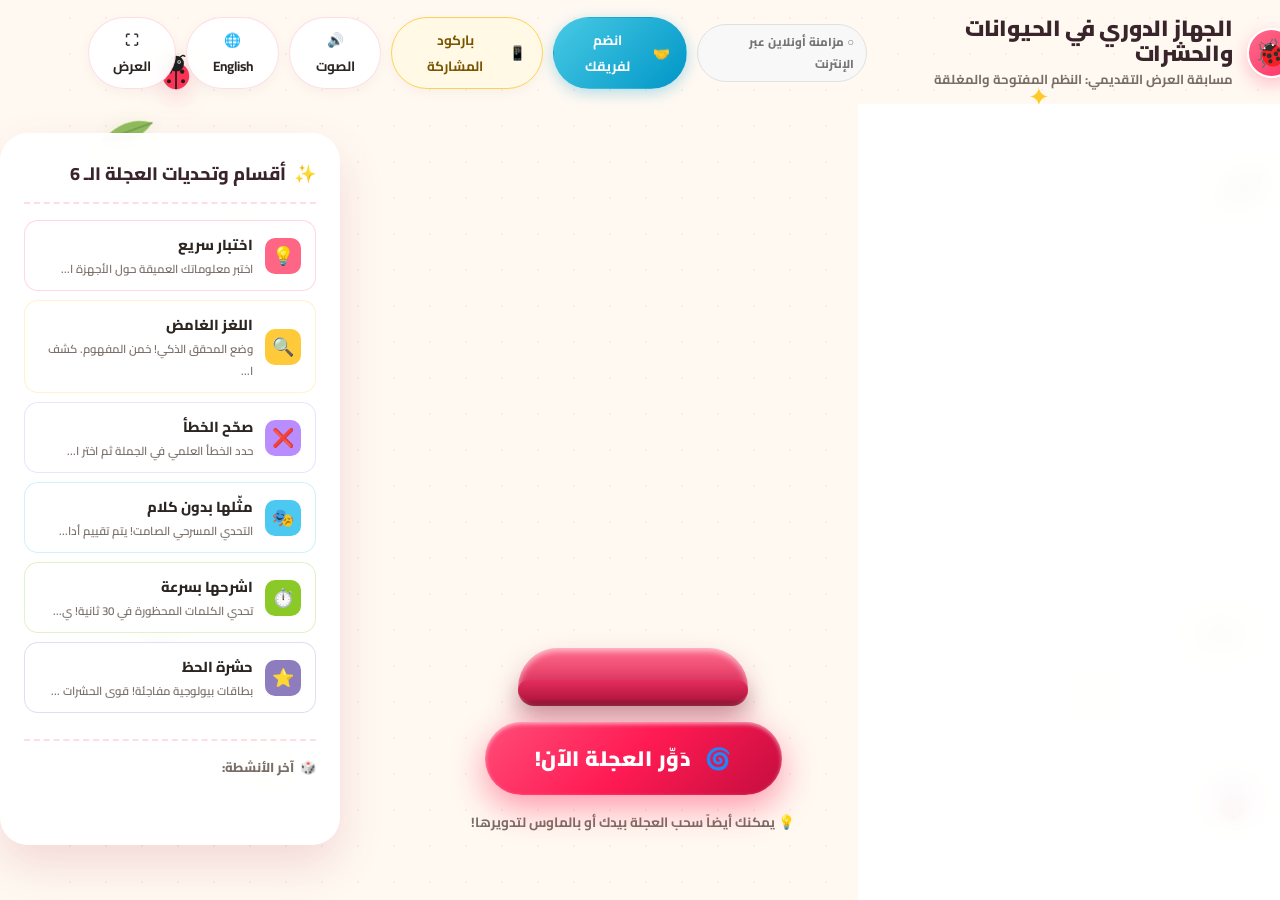
==== index.html @ d24c92b7 "Initial commit: Complete biology circulatory game with global cloud sync, 10 teams, negative score s" ====
<!DOCTYPE html>
<html lang="ar" dir="rtl">
<head>
  <meta charset="UTF-8">
  <meta name="viewport" content="width=device-width, initial-scale=1.0">
  <title>الجهاز الدوري في الحيوانات والحشرات | Circulatory Systems</title>
  <meta name="description" content="عجلة تفاعلية حقيقية واحترافية لمسابقات البرزنتيشن: الجهاز الدوري في الحيوانات والحشرات مع نظام الفرق وإحصائيات الأعضاء.">
  <link rel="stylesheet" href="styles.css">
  <link rel="icon" href="data:image/svg+xml,<svg xmlns=%22http://www.w3.org/2000/svg%22 viewBox=%220 0 100 100%22><text y=%22.9em%22 font-size=%2290%22>🐞</text></svg>">
</head>
<body>

  <!-- Ambient Decorative Background -->
  <div class="ambient-background">
    <div class="ambient-dot-grid"></div>

    <svg class="ambient-leaf leaf-1" viewBox="0 0 100 100">
      <path d="M10,90 Q30,20 90,10 Q80,70 10,90 Z" />
      <path d="M10,90 Q50,50 90,10" stroke="#558B2F" stroke-width="3" fill="none" />
    </svg>
    <svg class="ambient-leaf leaf-2" viewBox="0 0 100 100">
      <path d="M10,90 Q30,20 90,10 Q80,70 10,90 Z" />
      <path d="M10,90 Q50,50 90,10" stroke="#558B2F" stroke-width="3" fill="none" />
    </svg>
    <svg class="ambient-leaf leaf-3" viewBox="0 0 100 100">
      <path d="M10,90 Q30,20 90,10 Q80,70 10,90 Z" />
      <path d="M10,90 Q50,50 90,10" stroke="#558B2F" stroke-width="3" fill="none" />
    </svg>
    <svg class="ambient-leaf leaf-4" viewBox="0 0 100 100">
      <path d="M10,90 Q30,20 90,10 Q80,70 10,90 Z" />
      <path d="M10,90 Q50,50 90,10" stroke="#558B2F" stroke-width="3" fill="none" />
    </svg>

    <div class="ambient-star star-1">✦</div>
    <div class="ambient-star star-2">✦</div>
    <div class="ambient-star star-3">✦</div>
    <div class="ambient-star star-4">✦</div>

    <!-- Cute Flying Ladybugs -->
    <div class="flying-bug bug-top-left">
      <svg viewBox="0 0 100 100">
        <path class="flight-trail" d="M -40,30 Q -15,0 15,20 T 50,20" />
        <circle cx="50" cy="50" r="30" fill="#FF3355" />
        <line x1="50" y1="20" x2="50" y2="80" stroke="#1F1F1F" stroke-width="4" />
        <circle cx="36" cy="40" r="5" fill="#1F1F1F" />
        <circle cx="34" cy="62" r="4.5" fill="#1F1F1F" />
        <circle cx="64" cy="40" r="5" fill="#1F1F1F" />
        <circle cx="66" cy="62" r="4.5" fill="#1F1F1F" />
        <circle cx="50" cy="22" r="18" fill="#1F1F1F" />
        <circle cx="43" cy="18" r="4" fill="#FFFFFF" />
        <circle cx="57" cy="18" r="4" fill="#FFFFFF" />
        <circle cx="43" cy="18" r="2" fill="#000000" />
        <circle cx="57" cy="18" r="2" fill="#000000" />
        <path d="M 43,10 Q 35,0 30,5" stroke="#1F1F1F" stroke-width="3" fill="none" stroke-linecap="round" />
        <path d="M 57,10 Q 65,0 70,5" stroke="#1F1F1F" stroke-width="3" fill="none" stroke-linecap="round" />
      </svg>
    </div>

    <div class="flying-bug bug-bottom-right">
      <svg viewBox="0 0 100 100">
        <path class="flight-trail" d="M -40,20 Q -10,40 20,15 T 60,30" />
        <circle cx="50" cy="50" r="30" fill="#FF3355" />
        <line x1="50" y1="20" x2="50" y2="80" stroke="#1F1F1F" stroke-width="4" />
        <circle cx="36" cy="40" r="5" fill="#1F1F1F" />
        <circle cx="34" cy="62" r="4.5" fill="#1F1F1F" />
        <circle cx="64" cy="40" r="5" fill="#1F1F1F" />
        <circle cx="66" cy="62" r="4.5" fill="#1F1F1F" />
        <circle cx="50" cy="22" r="18" fill="#1F1F1F" />
        <circle cx="43" cy="18" r="4" fill="#FFFFFF" />
        <circle cx="57" cy="18" r="4" fill="#FFFFFF" />
        <circle cx="43" cy="18" r="2" fill="#000000" />
        <circle cx="57" cy="18" r="2" fill="#000000" />
        <path d="M 43,10 Q 35,0 30,5" stroke="#1F1F1F" stroke-width="3" fill="none" stroke-linecap="round" />
        <path d="M 57,10 Q 65,0 70,5" stroke="#1F1F1F" stroke-width="3" fill="none" stroke-linecap="round" />
      </svg>
    </div>
  </div>

  <!-- Top Navigation Header (Pure clean user view - NO Admin button here!) -->
  <header class="app-header">
    <div class="logo-area">
      <div class="logo-icon-wrap">🐞</div>
      <div class="logo-text">
        <h1 data-i18n="appTitle">الجهاز الدوري في الحيوانات والحشرات</h1>
        <p data-i18n="appSubtitle">مسابقة العرض التقديمي: النظم المفتوحة والمغلقة</p>
      </div>
    </div>

    <div class="top-controls">
      <!-- Cloud Live Sync Status Badge -->
      <div id="cloudSyncStatusBadge" style="display:inline-flex; align-items:center; gap:6px; font-size:11.5px; font-weight:800; padding:6px 12px; border-radius:999px; border:1px solid #E0E0E0; background:#F8F8F8; color:#757575;">
        ○ مزامنة أونلاين عبر الإنترنت
      </div>

      <!-- Player Status Badge if joined -->
      <div id="playerTeamBadge" style="display:none; align-items:center; gap:6px; background:#FFF0F4; border:1.5px solid #FF8DAA; padding:8px 16px; border-radius:999px; font-size:13px; font-weight:800; color:var(--primary-pink-dark);">
        <span>👤</span> <span id="playerTeamBadgeText">فريقك: -</span>
      </div>

      <!-- User Join Team Action -->
      <button class="ctrl-btn ctrl-btn-primary" id="joinTeamBtn">
        <span>🤝</span>
        <span data-i18n="joinTeamBtn">انضم لفريقك</span>
      </button>

      <button class="ctrl-btn" id="shareQrBtn" style="background:#FFF9E6; border-color:#FFD152; color:#7A5500;">
        <span>📱</span> <span data-i18n="shareQrBtn">باركود المشاركة</span>
      </button>

      <button class="ctrl-btn" id="soundToggleBtn">
        <span>🔊 الصوت</span>
      </button>
      <button class="ctrl-btn" id="langToggleBtn">
        <span>🌐 English</span>
      </button>
      <button class="ctrl-btn" id="presentationBtn">
        <span>⛶ العرض</span>
      </button>
    </div>
  </header>

  <!-- Main Content Layout -->
  <main class="app-main">

    <!-- Left Column: Teams & Interactive Scoreboard (Displaying Individual Member Stats & Negative Scores!) -->
    <aside class="sidebar-scoreboard">
      <div class="sidebar-title">
        <h2>
          <span>🏆</span>
          <span data-i18n="scoreboardTitle">لوحة نتائج الفرق (Scoreboard)</span>
        </h2>
      </div>

      <div class="team-cards-list" id="teamCardsList">
        <!-- Rendered with member stats: Points & Solved Questions -->
      </div>

      <div class="scoreboard-actions">
        <div style="font-size: 11.5px; color: var(--text-muted); text-align: center; width: 100%; font-weight: 700;">
          🔒 أدوار الفرق والتقييم تدار تلقائياً عبر العجلة والمشرف
        </div>
      </div>
    </aside>

    <!-- Center Stage: Canvas Wheel & Controls -->
    <section class="wheel-stage">
      <div class="wheel-canvas-container">
        <canvas id="wheelCanvas" width="560" height="560"></canvas>
        <div class="wheel-pedestal-stand">
          <div class="wheel-pedestal-base"></div>
        </div>
      </div>

      <div class="spin-action-area">
        <button class="spin-btn-huge" id="spinBtn">
          <span>🌀</span>
          <span data-i18n="spinWheel">دَوِّر العجلة الآن!</span>
        </button>
        <div class="spin-hint" data-i18n="spinHint">
          💡 يمكنك أيضاً سحب العجلة بيدك أو بالماوس لتدويرها!
        </div>
      </div>
    </section>

    <!-- Right Column: Activities Roster (DISPLAY-ONLY LEGEND to prevent student tampering!) -->
    <aside class="sidebar-activities">
      <div class="sidebar-title">
        <h2>
          <span>✨</span>
          <span data-i18n="rosterTitle">أقسام وتحديات العجلة الـ 6</span>
        </h2>
      </div>

      <div class="activity-roster-list" id="activityRosterList">
        <!-- Read-only cards rendered by app.js (no accidental tampering) -->
      </div>

      <div class="recent-spins-tray">
        <div class="recent-spins-title">
          <span>🎲</span>
          <span data-i18n="recentSpins">آخر الأنشطة:</span>
        </div>
        <div class="recent-spins-badges" id="recentSpinsBadges">
          <!-- Populated on spin -->
        </div>
      </div>
    </aside>

  </main>

  <!-- Interactive Activity Challenge Modal -->
  <div class="modal-backdrop" id="activityModalBackdrop">
    <div class="activity-modal" role="dialog" aria-modal="true">
      <div class="modal-header" id="modalHeader">
        <div class="modal-badge-group">
          <div class="modal-act-icon" id="modalIcon">💡</div>
          <div class="modal-act-titles">
            <h3 id="modalTitle">اختبار سريع</h3>
            <p id="modalSubtitle">تحدي المعرفة السريع</p>
          </div>
        </div>
        <button class="modal-close-btn" id="modalCloseBtn" aria-label="Close">✕</button>
      </div>

      <div class="modal-body" id="modalBodyContent">
        <!-- Dynamically populated based on activity type -->
      </div>

      <div class="modal-footer" id="modalFooterArea">
        <div class="modal-award-points" id="awardPointsArea">
          <!-- Buttons or Admin waiting indicator -->
        </div>
      </div>
    </div>
  </div>

  <!-- Student / User "Join Team" Modal -->
  <div class="modal-backdrop" id="joinTeamModalBackdrop">
    <div class="activity-modal" role="dialog" aria-modal="true" style="max-width: 500px;">
      <div class="modal-header" style="background: linear-gradient(135deg, #48CAE4, #0096C7);">
        <div class="modal-badge-group">
          <div class="modal-act-icon">🤝</div>
          <div class="modal-act-titles">
            <h3 data-i18n="joinModalTitle">انضم إلى فريقك للمسابقة</h3>
            <p data-i18n="joinModalSub">الحد الأقصى لكل فريق: 5 أعضاء فقط</p>
          </div>
        </div>
        <button class="modal-close-btn" id="joinCloseBtn" aria-label="Close">✕</button>
      </div>

      <div class="modal-body">
        <div class="editor-form-group">
          <label class="editor-label" data-i18n="yourNameLabel">اسمك (أو لقبك):</label>
          <input type="text" class="editor-input" id="joinPlayerNameInput" placeholder="اكتب اسمك الثلاثي أو لقبك...">
        </div>

        <div class="editor-form-group">
          <label class="editor-label" data-i18n="invitationCodeLabel">رقم أو كود الدعوة (أعطاه لك المحاضر):</label>
          <input type="text" class="editor-input" id="joinTeamCodeInput" style="text-transform: uppercase; font-weight: 800; letter-spacing: 2px;" placeholder="اكتب رقم أو كود فريقك (مثل 101 أو 202)">
        </div>

        <div id="joinStatusMessage" style="display:none; padding: 12px; border-radius: 10px; font-size: 14px; font-weight: 700; text-align: center;"></div>

        <div class="editor-label" style="margin-top: 10px;" data-i18n="availableTeamsLabel">الفرق وحالة المقاعد المتبقية:</div>
        <div class="join-team-card-select" id="joinAvailableTeamsList">
          <!-- Populated by JS -->
        </div>
      </div>

      <div class="modal-footer" style="justify-content: flex-end;">
        <button class="spin-btn-huge" id="submitJoinTeamBtn" style="font-size: 15px; padding: 12px 32px; background: linear-gradient(135deg, #48CAE4, #0096C7);">
          <span data-i18n="confirmJoinBtn">تأكيد الانضمام للفريق</span>
        </button>
      </div>
    </div>
  </div>

  <!-- Share & QR Code Modal -->
  <div class="modal-backdrop" id="shareQrModalBackdrop">
    <div class="activity-modal" role="dialog" aria-modal="true" style="max-width: 460px; text-align: center;">
      <div class="modal-header" style="background: linear-gradient(135deg, #FFB703, #FB8500);">
        <div class="modal-badge-group">
          <div class="modal-act-icon">📱</div>
          <div class="modal-act-titles">
            <h3 data-i18n="qrModalTitle">امسح الباركود للانضمام للمسابقة</h3>
            <p data-i18n="qrModalSub">شارك الرابط مع الطلاب أو اعرضه على شاشة القاعة</p>
          </div>
        </div>
        <button class="modal-close-btn" id="shareQrCloseBtn" aria-label="Close">✕</button>
      </div>

      <div class="modal-body" style="padding: 24px; display: flex; flex-direction: column; align-items: center; gap: 16px;">
        <div style="background: #FFFFFF; padding: 14px; border-radius: 16px; box-shadow: 0 8px 24px rgba(0,0,0,0.08); border: 2px solid #FFE082;">
          <img id="shareQrCodeImg" src="" alt="QR Code" style="width: 200px; height: 200px; display: block; border-radius: 8px;">
        </div>

        <div style="font-size: 13.5px; font-weight: 700; color: #5D4037;" data-i18n="qrScanHint">
          امسح الرمز بكاميرا هاتفك أو افتح الرابط المباشر أدناه:
        </div>

        <div style="display: flex; gap: 8px; width: 100%;">
          <input type="text" id="shareUrlInput" class="editor-input" readonly style="font-size: 12.5px; font-family: monospace; background: #FDF9FB; direction: ltr; text-align: center; margin: 0;">
          <button class="spin-btn-huge" id="btnCopyShareUrl" style="font-size: 13px; padding: 10px 16px; white-space: nowrap; background: #FB8500;">
            <span data-i18n="copyLinkBtn">نسخ الرابط 📋</span>
          </button>
        </div>
      </div>
    </div>
  </div>

  <!-- Scripts (With Real-Time Global Internet WebSockets) -->
  <script src="https://unpkg.com/mqtt@5.3.5/dist/mqtt.min.js"></script>
  <script src="state.js"></script>
  <script src="questions.js"></script>
  <script src="audio.js"></script>
  <script src="wheel.js"></script>
  <script src="app.js"></script>
</body>
</html>
---- styles.css ----
/* ==========================================================================
   Ladybug Spinner - Presentation Grade Stylesheet
   Warm, playful, vibrant, and ultra-polished matching the reference art
   ========================================================================== */

@import url('https://fonts.googleapis.com/css2?family=Cairo:wght@400;600;700;800;900&family=Outfit:wght@400;600;700;800;900&display=swap');

:root {
  --bg-warm: #FFF9F2;
  --bg-pattern: #F6EDE2;
  --primary-pink: #FF4D79;
  --primary-pink-dark: #D82655;
  --primary-pink-light: #FFE4EC;
  --gold-star: #FFCA28;
  --leaf-green: #7CB342;
  --leaf-green-light: #A5D6A7;
  --text-dark: #2C2623;
  --text-muted: #796E67;
  --card-bg: rgba(255, 255, 255, 0.94);
  --card-border: rgba(255, 255, 255, 0.8);
  --shadow-soft: 0 10px 30px rgba(180, 70, 90, 0.08);
  --shadow-lg: 0 20px 45px rgba(180, 50, 80, 0.16);
  --radius-xl: 28px;
  --radius-lg: 20px;
  --radius-md: 14px;
  --font-en: 'Outfit', -apple-system, BlinkMacSystemFont, sans-serif;
  --font-ar: 'Cairo', 'Tajawal', -apple-system, BlinkMacSystemFont, sans-serif;
}

* {
  margin: 0;
  padding: 0;
  box-sizing: border-box;
  -webkit-tap-highlight-color: transparent;
}

body {
  font-family: var(--font-ar);
  background-color: var(--bg-warm);
  color: var(--text-dark);
  min-height: 100vh;
  display: flex;
  flex-direction: column;
  overflow-x: hidden;
  position: relative;
  user-select: none;
}

body[dir="ltr"] {
  font-family: var(--font-en);
}

/* ==========================================================================
   Atmospheric Background Elements (Leaves, Stars, Flying Bugs)
   ========================================================================== */

.ambient-background {
  position: fixed;
  inset: 0;
  pointer-events: none;
  z-index: 0;
  overflow: hidden;
}

.ambient-dot-grid {
  position: absolute;
  inset: 0;
  background-image: radial-gradient(rgba(240, 150, 170, 0.15) 1.5px, transparent 1.5px);
  background-size: 36px 36px;
}

.ambient-leaf {
  position: absolute;
  fill: var(--leaf-green);
  opacity: 0.85;
  filter: drop-shadow(0 4px 10px rgba(124, 179, 66, 0.2));
  animation: floatLeaf 8s ease-in-out infinite alternate;
}

.leaf-1 { top: 12%; left: 4%; width: 48px; transform: rotate(25deg); animation-duration: 9s; }
.leaf-2 { top: 70%; left: 6%; width: 56px; transform: rotate(-35deg); animation-duration: 11s; animation-delay: -3s; }
.leaf-3 { top: 18%; right: 5%; width: 52px; transform: rotate(15deg); animation-duration: 8s; animation-delay: -1s; }
.leaf-4 { top: 68%; right: 7%; width: 44px; transform: rotate(45deg); animation-duration: 10s; animation-delay: -4s; }

.ambient-star {
  position: absolute;
  color: var(--gold-star);
  animation: starTwinkle 3.5s ease-in-out infinite;
}

.star-1 { top: 8%; right: 22%; font-size: 26px; animation-delay: 0.5s; }
.star-2 { top: 24%; left: 14%; font-size: 22px; animation-delay: 1.5s; }
.star-3 { bottom: 12%; left: 16%; font-size: 28px; animation-delay: 2.2s; }
.star-4 { bottom: 20%; right: 18%; font-size: 24px; animation-delay: 1s; }

.flying-bug {
  position: absolute;
  width: 44px;
  height: 44px;
  animation: bugFlight 14s ease-in-out infinite;
  filter: drop-shadow(0 6px 12px rgba(220, 40, 70, 0.25));
}

.bug-top-left {
  top: 6%;
  left: 8%;
  animation-duration: 16s;
}

.bug-bottom-right {
  bottom: 8%;
  right: 6%;
  transform: scaleX(-1);
  animation-duration: 18s;
  animation-delay: -5s;
}

.flight-trail {
  position: absolute;
  stroke: rgba(180, 140, 150, 0.45);
  stroke-dasharray: 4 6;
  fill: none;
  stroke-width: 2;
}

@keyframes floatLeaf {
  0% { transform: translateY(0px) rotate(0deg); }
  50% { transform: translateY(-16px) rotate(8deg); }
  100% { transform: translateY(10px) rotate(-6deg); }
}

@keyframes starTwinkle {
  0%, 100% { opacity: 0.4; transform: scale(0.9); }
  50% { opacity: 1; transform: scale(1.15) rotate(15deg); }
}

@keyframes bugFlight {
  0% { transform: translate(0, 0) rotate(0deg); }
  25% { transform: translate(25px, -15px) rotate(10deg); }
  50% { transform: translate(15px, 20px) rotate(-8deg); }
  75% { transform: translate(-20px, 10px) rotate(5deg); }
  100% { transform: translate(0, 0) rotate(0deg); }
}

/* ==========================================================================
   Header & Presentation Navigation Bar
   ========================================================================== */

.app-header {
  position: relative;
  z-index: 10;
  display: flex;
  align-items: center;
  justify-content: space-between;
  padding: 16px 36px;
  max-width: 1540px;
  margin: 0 auto;
  width: 100%;
}

.logo-area {
  display: flex;
  align-items: center;
  gap: 14px;
}

.logo-icon-wrap {
  width: 50px;
  height: 50px;
  background: linear-gradient(135deg, #FF6B8B, #FF3366);
  border-radius: 50%;
  display: flex;
  align-items: center;
  justify-content: center;
  font-size: 28px;
  box-shadow: 0 6px 18px rgba(255, 77, 121, 0.35);
  border: 2px solid #FFFFFF;
}

.logo-text h1 {
  font-size: 22px;
  font-weight: 900;
  color: #38242A;
  line-height: 1.15;
  letter-spacing: -0.3px;
}

.logo-text p {
  font-size: 13px;
  color: var(--text-muted);
  font-weight: 700;
}

.top-controls {
  display: flex;
  align-items: center;
  gap: 10px;
}

.ctrl-btn {
  display: inline-flex;
  align-items: center;
  gap: 7px;
  padding: 9px 16px;
  background: var(--card-bg);
  border: 1.5px solid rgba(255, 120, 150, 0.25);
  border-radius: 999px;
  font-family: inherit;
  font-size: 13.5px;
  font-weight: 700;
  color: var(--text-dark);
  cursor: pointer;
  box-shadow: 0 4px 14px rgba(0, 0, 0, 0.04);
  transition: all 0.22s cubic-bezier(0.34, 1.56, 0.64, 1);
  backdrop-filter: blur(8px);
}

.ctrl-btn:hover {
  transform: translateY(-2px);
  border-color: var(--primary-pink);
  box-shadow: 0 6px 20px rgba(255, 77, 121, 0.2);
  color: var(--primary-pink-dark);
}

.ctrl-btn:active {
  transform: scale(0.96);
}

.ctrl-btn-primary {
  background: linear-gradient(135deg, #48CAE4 0%, #0096C7 100%);
  color: #FFFFFF;
  border-color: transparent;
  box-shadow: 0 4px 15px rgba(0, 150, 199, 0.3);
}

.ctrl-btn-primary:hover {
  color: #FFFFFF;
  box-shadow: 0 6px 20px rgba(0, 150, 199, 0.45);
}

.ctrl-btn-admin {
  background: #FFF0F4;
  border-color: rgba(255, 77, 121, 0.4);
  color: var(--primary-pink-dark);
}

.ctrl-btn-admin.unlocked {
  background: linear-gradient(135deg, #FF6584, #D82655);
  color: #FFFFFF;
  border-color: transparent;
}

/* ==========================================================================
   Main Application Layout
   ========================================================================== */

.app-main {
  position: relative;
  z-index: 5;
  flex: 1;
  display: grid;
  grid-template-columns: 370px 1fr 340px;
  gap: 28px;
  max-width: 1540px;
  margin: 0 auto;
  padding: 8px 36px 36px 36px;
  width: 100%;
  align-items: center;
}

@media (max-width: 1240px) {
  .app-main {
    grid-template-columns: 1fr;
    justify-items: center;
    gap: 36px;
  }
  .sidebar-scoreboard, .sidebar-activities {
    max-width: 580px;
    width: 100%;
  }
}

/* ==========================================================================
   Center Wheel Stage
   ========================================================================== */

.wheel-stage {
  display: flex;
  flex-direction: column;
  align-items: center;
  justify-content: center;
  position: relative;
}

.wheel-canvas-container {
  position: relative;
  width: 530px;
  height: 530px;
  max-width: 88vw;
  max-height: 88vw;
  display: flex;
  align-items: center;
  justify-content: center;
}

#wheelCanvas {
  width: 100%;
  height: 100%;
  cursor: grab;
  touch-action: none;
}

#wheelCanvas:active {
  cursor: grabbing;
}

.wheel-pedestal-stand {
  position: absolute;
  bottom: -32px;
  width: 230px;
  height: 58px;
  background: linear-gradient(180deg, #FF6B8B 0%, #D82655 80%, #9B1538 100%);
  border-radius: 40px 40px 16px 16px;
  box-shadow: 0 16px 30px rgba(180, 20, 60, 0.35), inset 0 3px 6px rgba(255, 255, 255, 0.6);
  z-index: -1;
  display: flex;
  align-items: flex-end;
  justify-content: center;
  padding-bottom: 6px;
}

.wheel-pedestal-base {
  width: 280px;
  height: 20px;
  background: linear-gradient(180deg, #E62E5C 0%, #B31740 100%);
  border-radius: 12px;
  box-shadow: 0 8px 20px rgba(0, 0, 0, 0.2);
}

.spin-action-area {
  margin-top: 48px;
  display: flex;
  flex-direction: column;
  align-items: center;
  gap: 14px;
}

.spin-btn-huge {
  position: relative;
  display: inline-flex;
  align-items: center;
  justify-content: center;
  gap: 14px;
  padding: 17px 50px;
  background: linear-gradient(135deg, #FF4D79 0%, #FF1A53 50%, #C40D3E 100%);
  color: #FFFFFF;
  font-family: inherit;
  font-size: 21px;
  font-weight: 900;
  border: none;
  border-radius: 999px;
  cursor: pointer;
  box-shadow: 0 12px 35px rgba(255, 26, 83, 0.45), inset 0 2px 4px rgba(255, 255, 255, 0.6);
  transition: all 0.25s cubic-bezier(0.34, 1.56, 0.64, 1);
  text-transform: uppercase;
  letter-spacing: 0.5px;
}

.spin-btn-huge:hover {
  transform: translateY(-4px) scale(1.04);
  box-shadow: 0 18px 45px rgba(255, 26, 83, 0.55), inset 0 3px 6px rgba(255, 255, 255, 0.8);
}

.spin-btn-huge:active {
  transform: translateY(2px) scale(0.98);
}

.spin-btn-huge:disabled {
  opacity: 0.6;
  filter: grayscale(0.5);
  cursor: not-allowed;
  transform: none !important;
}

.spin-hint {
  font-size: 13.5px;
  font-weight: 700;
  color: var(--text-muted);
  display: flex;
  align-items: center;
  gap: 6px;
}

/* ==========================================================================
   Left Sidebar: Interactive Scoreboard & Teams
   ========================================================================== */

.sidebar-scoreboard {
  background: var(--card-bg);
  border: 2px solid var(--card-border);
  border-radius: var(--radius-xl);
  padding: 22px;
  box-shadow: var(--shadow-lg);
  backdrop-filter: blur(14px);
  display: flex;
  flex-direction: column;
  gap: 18px;
}

.sidebar-title {
  display: flex;
  align-items: center;
  justify-content: space-between;
  border-bottom: 2px dashed rgba(255, 120, 150, 0.25);
  padding-bottom: 12px;
}

.sidebar-title h2 {
  font-size: 18px;
  font-weight: 800;
  color: #38242A;
  display: flex;
  align-items: center;
  gap: 8px;
}

.team-cards-list {
  display: flex;
  flex-direction: column;
  gap: 11px;
  max-height: 520px;
  overflow-y: auto;
  padding-left: 6px;
  padding-right: 6px;
  scrollbar-width: thin;
  scrollbar-color: var(--primary-pink) #FDECEF;
}

.team-cards-list::-webkit-scrollbar {
  width: 6px;
}

.team-cards-list::-webkit-scrollbar-track {
  background: #FDF0F3;
  border-radius: 999px;
}

.team-cards-list::-webkit-scrollbar-thumb {
  background: var(--primary-pink);
  border-radius: 999px;
}

.team-card {
  position: relative;
  background: #FFFFFF;
  border: 2px solid rgba(220, 200, 210, 0.45);
  border-radius: var(--radius-lg);
  padding: 14px 16px;
  display: flex;
  flex-direction: column;
  gap: 10px;
  transition: all 0.25s ease;
  box-shadow: 0 4px 12px rgba(0, 0, 0, 0.03);
  cursor: default;
  user-select: none;
}

.team-card.active-turn {
  border-color: var(--primary-pink);
  background: linear-gradient(135deg, #FFF0F4 0%, #FFFFFF 100%);
  box-shadow: 0 8px 24px rgba(255, 77, 121, 0.22);
}

.team-turn-badge {
  position: absolute;
  top: -9px;
  right: 14px;
  background: var(--primary-pink);
  color: #FFFFFF;
  font-size: 10.5px;
  font-weight: 800;
  padding: 2px 10px;
  border-radius: 999px;
  box-shadow: 0 2px 6px rgba(255, 77, 121, 0.3);
  text-transform: uppercase;
}

body[dir="rtl"] .team-turn-badge {
  right: auto;
  left: 14px;
}

.team-header-row {
  display: flex;
  align-items: center;
  justify-content: space-between;
}

.team-info {
  display: flex;
  align-items: center;
  gap: 10px;
}

.team-avatar {
  width: 42px;
  height: 42px;
  border-radius: 50%;
  display: flex;
  align-items: center;
  justify-content: center;
  font-size: 22px;
  background: #F3EEFB;
  border: 2px solid #FFFFFF;
  box-shadow: 0 3px 8px rgba(0,0,0,0.06);
}

.team-name-text {
  font-size: 15.5px;
  font-weight: 800;
  color: var(--text-dark);
}

.team-score-wrap {
  display: flex;
  align-items: center;
  gap: 8px;
}

.team-score-num {
  font-size: 24px;
  font-weight: 900;
  color: var(--primary-pink-dark);
  min-width: 40px;
  text-align: center;
}

.score-stepper {
  display: flex;
  flex-direction: column;
  gap: 3px;
}

.score-step-btn {
  width: 26px;
  height: 20px;
  border: none;
  background: #F5EBF0;
  border-radius: 5px;
  font-weight: 900;
  color: #4A3A40;
  cursor: pointer;
  display: flex;
  align-items: center;
  justify-content: center;
  font-size: 11px;
  transition: all 0.15s ease;
}

.score-step-btn:hover {
  background: var(--primary-pink);
  color: #FFFFFF;
}

/* Team Invitation Code & Members Roster */
.team-code-row {
  display: flex;
  align-items: center;
  justify-content: space-between;
  background: #F8F4F6;
  padding: 6px 12px;
  border-radius: 10px;
  font-size: 12px;
}

.team-code-pill {
  font-family: monospace;
  font-weight: 800;
  font-size: 13px;
  color: var(--primary-pink-dark);
  letter-spacing: 0.5px;
}

.copy-code-btn {
  background: #FFFFFF;
  border: 1px solid rgba(255, 77, 121, 0.3);
  border-radius: 6px;
  padding: 2px 8px;
  font-size: 11px;
  font-weight: 700;
  color: #4A3A40;
  cursor: pointer;
  display: inline-flex;
  align-items: center;
  gap: 4px;
}

.copy-code-btn:hover {
  background: var(--primary-pink);
  color: #FFFFFF;
}

.team-capacity-pill {
  font-size: 11.5px;
  font-weight: 800;
  padding: 2px 8px;
  border-radius: 999px;
  background: #E8F5E9;
  color: #2E7D32;
}

.team-capacity-pill.full {
  background: #FFEBEE;
  color: #C62828;
}

.team-members-chips {
  display: flex;
  flex-wrap: wrap;
  gap: 5px;
  min-height: 22px;
}

.member-chip {
  background: #F0F4F8;
  color: #334E68;
  font-size: 11.5px;
  font-weight: 700;
  padding: 2px 8px;
  border-radius: 6px;
  display: inline-flex;
  align-items: center;
  gap: 4px;
}

.member-chip .remove-mem-btn {
  cursor: pointer;
  font-size: 10px;
  color: #9FB3C8;
}

.member-chip .remove-mem-btn:hover {
  color: #D32F2F;
}

.scoreboard-actions {
  display: flex;
  gap: 8px;
}

.sec-btn {
  flex: 1;
  padding: 9px;
  border: 1.5px solid rgba(255, 120, 150, 0.3);
  background: #FFFFFF;
  border-radius: var(--radius-md);
  font-family: inherit;
  font-size: 13px;
  font-weight: 700;
  color: var(--text-dark);
  cursor: pointer;
  transition: all 0.2s ease;
}

.sec-btn:hover {
  border-color: var(--primary-pink);
  color: var(--primary-pink);
  background: #FFF5F7;
}

/* Hide admin-only controls when not logged in */
.admin-control-only {
  display: none !important;
}

body.admin-mode-active .admin-control-only {
  display: inline-flex !important;
}

/* ==========================================================================
   Right Sidebar: Activity Roster & Quick Trigger
   ========================================================================== */

.sidebar-activities {
  background: var(--card-bg);
  border: 2px solid var(--card-border);
  border-radius: var(--radius-xl);
  padding: 22px;
  box-shadow: var(--shadow-lg);
  backdrop-filter: blur(14px);
  display: flex;
  flex-direction: column;
  gap: 16px;
}

.activity-roster-list {
  display: flex;
  flex-direction: column;
  gap: 9px;
}

.roster-card {
  display: flex;
  align-items: center;
  gap: 12px;
  padding: 10px 14px;
  border-radius: var(--radius-md);
  background: #FFFFFF;
  border: 1.5px solid rgba(220, 210, 215, 0.4);
  cursor: default;
  pointer-events: none;
  user-select: none;
  transition: all 0.22s ease;
}

.roster-card:hover {
  border-color: currentColor;
}

.roster-icon {
  width: 36px;
  height: 36px;
  border-radius: 10px;
  display: flex;
  align-items: center;
  justify-content: center;
  font-size: 18px;
  color: #FFFFFF;
  flex-shrink: 0;
}

.roster-text {
  flex: 1;
}

.roster-title {
  font-size: 14.5px;
  font-weight: 800;
  color: var(--text-dark);
}

.roster-sub {
  font-size: 11.5px;
  font-weight: 600;
  color: var(--text-muted);
}

.recent-spins-tray {
  margin-top: 10px;
  border-top: 2px dashed rgba(255, 120, 150, 0.25);
  padding-top: 14px;
}

.recent-spins-title {
  font-size: 13px;
  font-weight: 800;
  color: var(--text-muted);
  margin-bottom: 8px;
  display: flex;
  align-items: center;
  gap: 6px;
}

.recent-spins-badges {
  display: flex;
  gap: 8px;
  flex-wrap: wrap;
  min-height: 34px;
}

.spin-history-badge {
  display: inline-flex;
  align-items: center;
  gap: 5px;
  padding: 4px 10px;
  border-radius: 999px;
  font-size: 12px;
  font-weight: 700;
  background: #F4ECF1;
  color: #4A3A40;
  animation: badgePop 0.3s cubic-bezier(0.34, 1.56, 0.64, 1);
}

@keyframes badgePop {
  0% { transform: scale(0.6); opacity: 0; }
  100% { transform: scale(1); opacity: 1; }
}

/* ==========================================================================
   Activity Modals & Rich Interactive Screens
   ========================================================================== */

.modal-backdrop {
  position: fixed;
  inset: 0;
  background: rgba(40, 20, 30, 0.58);
  backdrop-filter: blur(12px);
  z-index: 1000;
  display: flex;
  align-items: center;
  justify-content: center;
  padding: 20px;
  opacity: 0;
  visibility: hidden;
  transition: all 0.3s cubic-bezier(0.16, 1, 0.3, 1);
}

.modal-backdrop.active {
  opacity: 1;
  visibility: visible;
}

.activity-modal {
  background: #FFFFFF;
  border-radius: var(--radius-xl);
  max-width: 660px;
  width: 100%;
  overflow: hidden;
  box-shadow: 0 25px 60px rgba(0, 0, 0, 0.3);
  border: 3px solid #FFFFFF;
  transform: scale(0.85) translateY(20px);
  transition: all 0.35s cubic-bezier(0.34, 1.56, 0.64, 1);
}

.modal-backdrop.active .activity-modal {
  transform: scale(1) translateY(0);
}

.modal-header {
  position: relative;
  padding: 22px 28px;
  display: flex;
  align-items: center;
  justify-content: space-between;
  color: #FFFFFF;
  background: var(--primary-pink);
}

.modal-badge-group {
  display: flex;
  align-items: center;
  gap: 14px;
}

.modal-act-icon {
  width: 52px;
  height: 52px;
  background: rgba(255, 255, 255, 0.25);
  border: 2px solid rgba(255, 255, 255, 0.6);
  border-radius: 50%;
  display: flex;
  align-items: center;
  justify-content: center;
  font-size: 26px;
  box-shadow: 0 4px 15px rgba(0,0,0,0.1);
}

.modal-act-titles h3 {
  font-size: 22px;
  font-weight: 900;
  line-height: 1.2;
}

.modal-act-titles p {
  font-size: 13px;
  font-weight: 600;
  opacity: 0.9;
}

.modal-close-btn {
  background: rgba(255, 255, 255, 0.25);
  border: 2px solid rgba(255, 255, 255, 0.4);
  color: #FFFFFF;
  width: 38px;
  height: 38px;
  border-radius: 50%;
  font-size: 18px;
  font-weight: 900;
  display: flex;
  align-items: center;
  justify-content: center;
  cursor: pointer;
  transition: all 0.2s ease;
}

.modal-close-btn:hover {
  background: #FFFFFF;
  color: var(--primary-pink);
  transform: rotate(90deg);
}

.modal-body {
  padding: 26px 30px;
  max-height: 75vh;
  overflow-y: auto;
  display: flex;
  flex-direction: column;
  gap: 22px;
}

.activity-timer-widget {
  background: #FDF4F6;
  border: 2px solid #FFE0E6;
  border-radius: var(--radius-lg);
  padding: 12px 18px;
  display: flex;
  align-items: center;
  justify-content: space-between;
  gap: 16px;
}

.timer-label-box {
  display: flex;
  align-items: center;
  gap: 10px;
  font-weight: 800;
  color: var(--primary-pink-dark);
  font-size: 14.5px;
}

.timer-seconds-display {
  font-size: 26px;
  font-weight: 900;
  color: #D82655;
  font-variant-numeric: tabular-nums;
}

.timer-progress-track {
  flex: 1;
  height: 12px;
  background: #E8D4DC;
  border-radius: 999px;
  overflow: hidden;
  position: relative;
}

.timer-progress-bar {
  height: 100%;
  width: 100%;
  background: linear-gradient(90deg, #8AC926, #FFCA3A, #FF4D79);
  transition: width 1s linear;
}

.challenge-prompt-card {
  background: #FFFBF7;
  border: 2.5px solid #F6E2CD;
  border-radius: var(--radius-lg);
  padding: 22px;
  text-align: center;
  box-shadow: 0 8px 24px rgba(0, 0, 0, 0.03);
}

.prompt-badge {
  display: inline-block;
  padding: 4px 14px;
  background: #FFECB3;
  color: #6D4C00;
  border-radius: 999px;
  font-size: 12px;
  font-weight: 800;
  margin-bottom: 12px;
}

.challenge-question-text {
  font-size: 20px;
  font-weight: 800;
  color: #2D2326;
  line-height: 1.45;
}

.quiz-options-grid {
  display: grid;
  grid-template-columns: 1fr 1fr;
  gap: 12px;
}

@media (max-width: 600px) {
  .quiz-options-grid {
    grid-template-columns: 1fr;
  }
}

.quiz-option-btn {
  background: #FFFFFF;
  border: 2px solid #EADBDF;
  border-radius: var(--radius-md);
  padding: 14px 18px;
  font-family: inherit;
  font-size: 15px;
  font-weight: 700;
  color: var(--text-dark);
  cursor: pointer;
  text-align: start;
  transition: all 0.2s cubic-bezier(0.34, 1.56, 0.64, 1);
  display: flex;
  align-items: center;
  gap: 12px;
}

.quiz-option-btn:hover:not(:disabled) {
  border-color: var(--primary-pink);
  transform: translateY(-2px);
  background: #FFF5F8;
  box-shadow: 0 6px 18px rgba(255, 77, 121, 0.15);
}

.quiz-option-letter {
  width: 30px;
  height: 30px;
  border-radius: 50%;
  background: #F4ECF0;
  display: flex;
  align-items: center;
  justify-content: center;
  font-weight: 800;
  color: #55444B;
  flex-shrink: 0;
}

.quiz-option-btn.correct {
  border-color: #4CAF50 !important;
  background: #E8F5E9 !important;
  color: #1B5E20 !important;
}

.quiz-option-btn.correct .quiz-option-letter {
  background: #4CAF50;
  color: #FFFFFF;
}

.quiz-option-btn.wrong {
  border-color: #F44336 !important;
  background: #FFEBEE !important;
  color: #B71C1C !important;
  animation: shakeWrong 0.4s ease;
}

.quiz-option-btn.wrong .quiz-option-letter {
  background: #F44336;
  color: #FFFFFF;
}

@keyframes shakeWrong {
  0%, 100% { transform: translateX(0); }
  20%, 60% { transform: translateX(-8px); }
  40%, 80% { transform: translateX(8px); }
}

.explanation-card {
  background: #F0F9FF;
  border: 2px solid #BAE6FD;
  border-radius: var(--radius-md);
  padding: 16px 20px;
  color: #0369A1;
  font-size: 14.5px;
  font-weight: 600;
  line-height: 1.5;
  display: none;
  animation: fadeIn 0.3s ease;
}

.explanation-card.visible {
  display: block;
}

@keyframes fadeIn {
  from { opacity: 0; transform: translateY(6px); }
  to { opacity: 1; transform: translateY(0); }
}

/* Clue Dossier */
.clue-dossier-list {
  display: flex;
  flex-direction: column;
  gap: 12px;
}

.clue-step-card {
  background: #FFFFFF;
  border: 2px dashed #E2D08D;
  border-radius: var(--radius-md);
  padding: 14px 18px;
  display: flex;
  align-items: center;
  justify-content: space-between;
  gap: 14px;
}

.clue-step-card.revealed {
  border-style: solid;
  border-color: #FFD152;
  background: #FFFDF0;
}

.clue-text {
  font-size: 15.5px;
  font-weight: 700;
  color: #4A3A10;
}

.clue-reveal-btn {
  padding: 7px 16px;
  background: #FFCA3A;
  color: #4A3A00;
  border: none;
  border-radius: 999px;
  font-family: inherit;
  font-size: 13px;
  font-weight: 800;
  cursor: pointer;
}

/* Fix Mistake */
.mistake-box {
  background: #FFF0F2;
  border: 2px solid #FFCCD3;
  border-radius: var(--radius-md);
  padding: 16px 20px;
  color: #B31740;
  font-size: 16.5px;
  font-weight: 700;
}

.correction-box {
  background: #F0FFF4;
  border: 2px solid #C6F6D5;
  border-radius: var(--radius-md);
  padding: 16px 20px;
  color: #22543D;
  font-size: 15.5px;
  font-weight: 700;
  display: none;
}

.correction-box.visible {
  display: block;
  animation: fadeIn 0.3s ease;
}

/* Taboo */
.taboo-forbidden-card {
  background: #FFF5F5;
  border: 2px solid #FED7D7;
  border-radius: var(--radius-md);
  padding: 16px;
  text-align: center;
}

.forbidden-label {
  font-size: 13px;
  font-weight: 800;
  color: #E53E3E;
  margin-bottom: 8px;
  text-transform: uppercase;
}

.forbidden-tags {
  display: flex;
  justify-content: center;
  gap: 8px;
  flex-wrap: wrap;
}

.forbidden-tag {
  background: #E53E3E;
  color: #FFFFFF;
  padding: 5px 14px;
  border-radius: 999px;
  font-size: 14px;
  font-weight: 800;
}

/* Lucky Bug */
.lucky-bug-container {
  display: flex;
  flex-direction: column;
  align-items: center;
  gap: 18px;
  padding: 16px;
}

.lucky-gift-box {
  width: 130px;
  height: 130px;
  background: linear-gradient(135deg, #FFD54F, #FFB300);
  border: 4px solid #FFFFFF;
  border-radius: 28px;
  display: flex;
  align-items: center;
  justify-content: center;
  font-size: 60px;
  box-shadow: 0 16px 40px rgba(255, 179, 0, 0.4);
  cursor: pointer;
  animation: giftWiggle 2.5s ease-in-out infinite;
  transition: transform 0.2s ease;
}

.lucky-gift-box:hover {
  transform: scale(1.1) rotate(5deg);
}

@keyframes giftWiggle {
  0%, 100% { transform: rotate(0deg); }
  10%, 30% { transform: rotate(-8deg); }
  20%, 40% { transform: rotate(8deg); }
  50% { transform: rotate(0deg); }
}

.lucky-reward-card {
  background: #FAF5FF;
  border: 2.5px solid #D6BCFA;
  border-radius: var(--radius-lg);
  padding: 20px 26px;
  text-align: center;
  display: none;
  animation: fadeIn 0.4s ease;
}

.lucky-reward-card.visible {
  display: block;
}

.lucky-reward-title {
  font-size: 22px;
  font-weight: 900;
  color: #6B46C1;
  margin-bottom: 6px;
}

.lucky-reward-desc {
  font-size: 15px;
  font-weight: 700;
  color: #4A3A75;
}

.modal-footer {
  padding: 18px 28px;
  background: #FDF9FB;
  border-top: 2px solid #F6ECF1;
  display: flex;
  align-items: center;
  justify-content: space-between;
  gap: 14px;
}

.modal-award-points {
  display: flex;
  align-items: center;
  gap: 10px;
}

.award-btn {
  padding: 9px 18px;
  border-radius: 999px;
  border: none;
  font-family: inherit;
  font-size: 13.5px;
  font-weight: 800;
  cursor: pointer;
  display: inline-flex;
  align-items: center;
  gap: 6px;
  transition: all 0.2s ease;
}

.award-btn-success {
  background: #4CAF50;
  color: #FFFFFF;
}

.award-btn-success:hover {
  background: #388E3C;
  transform: translateY(-2px);
}

.award-btn-fail {
  background: #F44336;
  color: #FFFFFF;
}

.award-btn-fail:hover {
  background: #D32F2F;
}

/* ==========================================================================
   Admin Protected Dashboard & Modals
   ========================================================================== */

.admin-dashboard-modal {
  max-width: 840px !important;
}

.admin-tabs-nav {
  display: flex;
  background: #F5EBF0;
  padding: 4px;
  border-radius: 12px;
  gap: 4px;
  margin-bottom: 18px;
}

.admin-tab-btn {
  flex: 1;
  padding: 10px 14px;
  border: none;
  background: transparent;
  font-family: inherit;
  font-size: 14px;
  font-weight: 800;
  color: #6B5B62;
  border-radius: 8px;
  cursor: pointer;
  transition: all 0.2s ease;
}

.admin-tab-btn.active {
  background: #FFFFFF;
  color: var(--primary-pink-dark);
  box-shadow: 0 3px 10px rgba(0, 0, 0, 0.08);
}

.admin-tab-pane {
  display: none;
  flex-direction: column;
  gap: 18px;
}

.admin-tab-pane.active {
  display: flex;
}

.admin-card-section {
  background: #FAFAFC;
  border: 1.5px solid #EAE2E6;
  border-radius: var(--radius-md);
  padding: 16px 20px;
}

.admin-card-section h4 {
  font-size: 16px;
  font-weight: 800;
  color: #38242A;
  margin-bottom: 12px;
  display: flex;
  align-items: center;
  gap: 8px;
}

/* Admin Team Card Item */
.admin-team-item {
  background: #FFFFFF;
  border: 1.5px solid #E2D6DC;
  border-radius: 12px;
  padding: 14px;
  margin-bottom: 10px;
  display: flex;
  flex-direction: column;
  gap: 8px;
}

.admin-team-header {
  display: flex;
  align-items: center;
  justify-content: space-between;
}

.admin-team-name-input {
  font-family: inherit;
  font-size: 15px;
  font-weight: 800;
  border: 1px solid #D8C7CF;
  border-radius: 6px;
  padding: 4px 8px;
  width: 180px;
}

.admin-team-code-badge {
  font-family: monospace;
  font-weight: 800;
  color: var(--primary-pink);
  background: #FFF0F4;
  padding: 3px 8px;
  border-radius: 6px;
  border: 1px solid #FFCCD8;
}

.admin-team-delete-btn {
  background: #FFEBEE;
  color: #D32F2F;
  border: none;
  border-radius: 6px;
  padding: 4px 10px;
  font-size: 12px;
  font-weight: 700;
  cursor: pointer;
}

/* PIN Verification Modal */
.pin-pad-container {
  display: flex;
  flex-direction: column;
  align-items: center;
  gap: 16px;
  padding: 20px 0;
}

.pin-display-input {
  font-family: monospace;
  font-size: 32px;
  text-align: center;
  letter-spacing: 12px;
  width: 220px;
  padding: 10px;
  border: 2.5px solid var(--primary-pink);
  border-radius: 14px;
  outline: none;
  background: #FFF9FA;
  color: #38242A;
}

.pin-keypad-grid {
  display: grid;
  grid-template-columns: repeat(3, 64px);
  gap: 12px;
}

.pin-key-btn {
  width: 64px;
  height: 64px;
  border-radius: 50%;
  border: 2px solid #E8D4DC;
  background: #FFFFFF;
  font-size: 24px;
  font-weight: 800;
  color: #38242A;
  cursor: pointer;
  transition: all 0.15s ease;
  box-shadow: 0 4px 10px rgba(0, 0, 0, 0.05);
}

.pin-key-btn:hover {
  background: #FFF0F4;
  border-color: var(--primary-pink);
  transform: scale(1.06);
}

.pin-key-btn:active {
  transform: scale(0.94);
}

/* Join Team Modal */
.join-team-card-select {
  display: flex;
  flex-direction: column;
  gap: 10px;
}

.join-team-slot {
  background: #FFFFFF;
  border: 2px solid #E2D6DC;
  border-radius: var(--radius-md);
  padding: 12px 16px;
  display: flex;
  align-items: center;
  justify-content: space-between;
  cursor: pointer;
  transition: all 0.2s ease;
}

.join-team-slot:hover:not(.slot-full) {
  border-color: var(--primary-pink);
  background: #FFF5F8;
}

.join-team-slot.slot-full {
  opacity: 0.6;
  background: #F5F5F5;
  cursor: not-allowed;
  border-color: #E0E0E0;
}

.slot-capacity {
  font-size: 13px;
  font-weight: 800;
  padding: 3px 10px;
  border-radius: 999px;
  background: #E8F5E9;
  color: #2E7D32;
}

.slot-capacity.full {
  background: #FFEBEE;
  color: #C62828;
}

/* Custom Question Manager Items */
.admin-question-item {
  background: #FFFFFF;
  border: 1px solid #E0D4DA;
  border-radius: 8px;
  padding: 10px 14px;
  display: flex;
  align-items: center;
  justify-content: space-between;
  gap: 12px;
  font-size: 14px;
}

.admin-question-text {
  flex: 1;
  font-weight: 700;
  color: #2D2326;
}

.admin-delete-item-btn {
  background: #FFEBEE;
  color: #D32F2F;
  border: none;
  border-radius: 6px;
  padding: 4px 8px;
  cursor: pointer;
  font-size: 12px;
  font-weight: 800;
}

/* Form Styles */
.editor-form-group {
  display: flex;
  flex-direction: column;
  gap: 6px;
  margin-bottom: 12px;
}

.editor-label {
  font-size: 13.5px;
  font-weight: 800;
  color: var(--text-dark);
}

.editor-select, .editor-input, .editor-textarea {
  width: 100%;
  padding: 10px 14px;
  border: 2px solid #E2D4DA;
  border-radius: var(--radius-md);
  font-family: inherit;
  font-size: 14.5px;
  color: var(--text-dark);
  outline: none;
  transition: border-color 0.2s ease;
}

.editor-select:focus, .editor-input:focus, .editor-textarea:focus {
  border-color: var(--primary-pink);
}

/* Presentation Mode (Fullscreen Maximized) */
body.presentation-mode {
  background-color: #FFF6EE;
}

body.presentation-mode .app-header {
  padding: 12px 28px;
}

body.presentation-mode .logo-text p {
  display: none;
}

body.presentation-mode .wheel-canvas-container {
  width: 620px;
  height: 620px;
}

body.presentation-mode .spin-btn-huge {
  font-size: 26px;
  padding: 22px 64px;
}

/* Join Team Slot Selection List */
.join-team-card-select {
  display: flex;
  flex-direction: column;
  gap: 8px;
  max-height: 250px;
  overflow-y: auto;
  padding: 4px;
  scrollbar-width: thin;
  scrollbar-color: var(--primary-pink) #FDECEF;
}

.join-team-card-select::-webkit-scrollbar {
  width: 5px;
}
.join-team-card-select::-webkit-scrollbar-thumb {
  background: var(--primary-pink);
  border-radius: 999px;
}

.join-team-slot {
  display: flex;
  align-items: center;
  justify-content: space-between;
  background: #FDF9FB;
  border: 1.5px solid #F0DFE6;
  border-radius: 10px;
  padding: 8px 12px;
  transition: all 0.2s ease;
}

.join-team-slot.slot-full {
  opacity: 0.65;
  background: #FFF5F5;
  border-color: #FFCDD2;
}
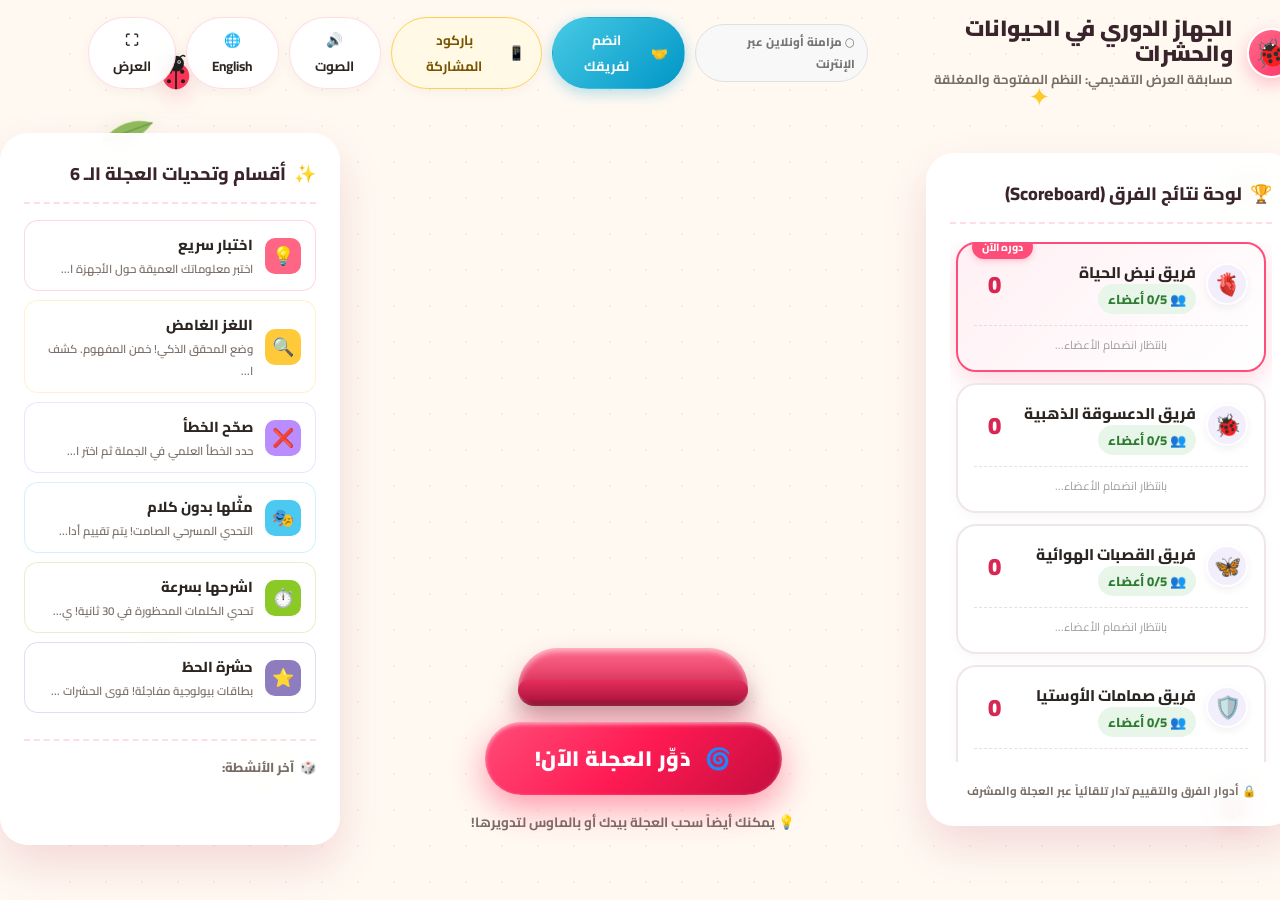
==== commit 822ffdfd: "feat: Add responsive mobile layout, game freeze feature, anti-brute-force PIN protection (7777), and" ====
--- a/index.html
+++ b/index.html
@@ -286,6 +286,19 @@
         </div>
       </div>
     </div>
+  <!-- Fullscreen Game Frozen Overlay (Admin Pause Control) -->
+  <div id="gameFrozenOverlay" class="game-frozen-overlay" role="alertdialog" aria-modal="true" style="display: none;">
+    <div class="frozen-card">
+      <div class="frozen-icon-badge">❄️</div>
+      <h2 class="frozen-main-title" data-i18n="gameFrozenTitle">المسابقة متوقفة مؤقتاً بأمر المشرف</h2>
+      <p class="frozen-sub-text" data-i18n="gameFrozenSub">
+        قام الأستاذ المشرف بإيقاف وتجميد اللعبة مؤقتاً لمراجعة النقاط أو تقديم شرح تعليمي. يرجى الانتباه لشاشة العرض، وسيتم استئناف التحدي فوراً.
+      </p>
+      <div class="frozen-indicator">
+        <span class="pulse-freeze-dot"></span>
+        <span data-i18n="waitingAdminResume">في انتظار إشارة الاستئناف من المشرف...</span>
+      </div>
+    </div>
   </div>
 
   <!-- Scripts (With Real-Time Global Internet WebSockets) -->
--- a/styles.css
+++ b/styles.css
@@ -23,8 +23,8 @@
   --radius-xl: 28px;
   --radius-lg: 20px;
   --radius-md: 14px;
-  --font-en: 'Outfit', -apple-system, BlinkMacSystemFont, sans-serif;
-  --font-ar: 'Cairo', 'Tajawal', -apple-system, BlinkMacSystemFont, sans-serif;
+  --font-en: 'Outfit', system-ui, -apple-system, BlinkMacSystemFont, "Segoe UI", Roboto, sans-serif;
+  --font-ar: 'Cairo', 'Tajawal', system-ui, -apple-system, BlinkMacSystemFont, "Segoe UI", Roboto, "Helvetica Neue", Arial, sans-serif;
 }
 
 * {
@@ -1612,3 +1612,303 @@
   background: #FFF5F5;
   border-color: #FFCDD2;
 }
+
+/* ==========================================================================
+   Game Frozen Overlay (Pause Mode)
+   ========================================================================== */
+
+.game-frozen-overlay {
+  position: fixed;
+  inset: 0;
+  background: rgba(15, 23, 42, 0.88);
+  backdrop-filter: blur(14px);
+  -webkit-backdrop-filter: blur(14px);
+  z-index: 99999;
+  display: flex;
+  align-items: center;
+  justify-content: center;
+  padding: 20px;
+  opacity: 0;
+  visibility: hidden;
+  transition: all 0.35s ease;
+}
+
+.game-frozen-overlay.active {
+  opacity: 1;
+  visibility: visible;
+}
+
+.frozen-card {
+  background: rgba(255, 255, 255, 0.98);
+  border: 3px solid #BAE6FD;
+  border-radius: 28px;
+  padding: 36px 30px;
+  max-width: 480px;
+  width: 100%;
+  text-align: center;
+  box-shadow: 0 25px 60px rgba(0, 0, 0, 0.35), 0 0 50px rgba(56, 189, 248, 0.3);
+  transform: scale(0.92);
+  transition: transform 0.35s cubic-bezier(0.34, 1.56, 0.64, 1);
+  display: flex;
+  flex-direction: column;
+  align-items: center;
+  gap: 16px;
+}
+
+.game-frozen-overlay.active .frozen-card {
+  transform: scale(1);
+}
+
+.frozen-icon-badge {
+  width: 76px;
+  height: 76px;
+  border-radius: 50%;
+  background: linear-gradient(135deg, #E0F2FE, #BAE6FD);
+  display: flex;
+  align-items: center;
+  justify-content: center;
+  font-size: 38px;
+  box-shadow: 0 8px 24px rgba(2, 132, 199, 0.25);
+  animation: freezeIcePulse 2s ease-in-out infinite alternate;
+}
+
+@keyframes freezeIcePulse {
+  0% { transform: scale(0.95); box-shadow: 0 0 15px rgba(56, 189, 248, 0.4); }
+  100% { transform: scale(1.08) rotate(6deg); box-shadow: 0 0 30px rgba(14, 165, 233, 0.7); }
+}
+
+.frozen-main-title {
+  font-size: clamp(20px, 4.5vw, 24px);
+  font-weight: 900;
+  color: #0F172A;
+  line-height: 1.3;
+}
+
+.frozen-sub-text {
+  font-size: clamp(13px, 3.2vw, 15px);
+  color: #475569;
+  line-height: 1.6;
+  font-weight: 600;
+}
+
+.frozen-indicator {
+  display: inline-flex;
+  align-items: center;
+  gap: 10px;
+  background: #F0F9FF;
+  border: 1.5px solid #BAE6FD;
+  padding: 8px 18px;
+  border-radius: 999px;
+  font-size: 13px;
+  font-weight: 800;
+  color: #0284C7;
+}
+
+.pulse-freeze-dot {
+  width: 10px;
+  height: 10px;
+  border-radius: 50%;
+  background: #0284C7;
+  animation: pulseFreezeDot 1.2s infinite;
+}
+
+@keyframes pulseFreezeDot {
+  0% { transform: scale(0.8); opacity: 0.5; }
+  50% { transform: scale(1.3); opacity: 1; }
+  100% { transform: scale(0.8); opacity: 0.5; }
+}
+
+/* ==========================================================================
+   Comprehensive Cross-Device Responsive Rules (Mobiles, Tablets, Laptops)
+   ========================================================================== */
+
+/* Tablets & Small Laptops (<= 1024px) */
+@media (max-width: 1024px) {
+  .app-header {
+    padding: 14px 20px;
+  }
+  .app-main {
+    padding: 10px 18px 28px;
+    gap: 28px;
+  }
+  .wheel-canvas-container {
+    width: 440px;
+    height: 440px;
+  }
+}
+
+/* Mobile Devices (<= 768px) */
+@media (max-width: 768px) {
+  .app-header {
+    flex-direction: column;
+    padding: 12px 14px;
+    gap: 12px;
+    text-align: center;
+  }
+  .logo-area {
+    justify-content: center;
+  }
+  .logo-text h1 {
+    font-size: 18px;
+  }
+  .top-controls {
+    flex-wrap: wrap;
+    justify-content: center;
+    width: 100%;
+    gap: 8px;
+  }
+  .ctrl-btn {
+    padding: 7px 12px;
+    font-size: 12.5px;
+  }
+  .app-main {
+    grid-template-columns: 1fr;
+    padding: 8px 12px 30px;
+    gap: 24px;
+  }
+  .sidebar-scoreboard, .sidebar-activities {
+    max-width: 100%;
+    width: 100%;
+  }
+  .wheel-canvas-container {
+    width: min(360px, 92vw);
+    height: min(360px, 92vw);
+  }
+  .wheel-pedestal-stand {
+    width: 180px;
+    height: 44px;
+    bottom: -22px;
+  }
+  .wheel-pedestal-base {
+    width: 220px;
+    height: 15px;
+  }
+  .spin-action-area {
+    margin-top: 36px;
+    gap: 10px;
+  }
+  .spin-btn-huge {
+    font-size: 17px;
+    padding: 14px 36px;
+    width: 90%;
+    max-width: 320px;
+  }
+  .activity-modal {
+    width: 96vw;
+    border-radius: 20px;
+    max-height: 92vh;
+    margin: 8px auto;
+  }
+  .modal-header {
+    padding: 16px 20px;
+  }
+  .modal-body {
+    padding: 18px 16px;
+    gap: 16px;
+    max-height: 72vh;
+  }
+  .quiz-options-grid {
+    grid-template-columns: 1fr;
+    gap: 8px;
+  }
+  .quiz-option-btn {
+    padding: 12px 14px;
+    font-size: 14px;
+    min-height: 48px;
+  }
+  .challenge-question-text {
+    font-size: clamp(16px, 4vw, 19px);
+  }
+
+  /* Admin Dashboard Mobile Responsiveness */
+  .admin-page-container {
+    padding: 0 10px;
+    margin: 14px auto;
+  }
+  .admin-page-header {
+    flex-direction: column;
+    align-items: flex-start;
+    padding: 18px 20px;
+    gap: 14px;
+  }
+  .admin-page-header > div:last-child {
+    width: 100%;
+    justify-content: flex-start;
+    flex-wrap: wrap;
+  }
+  .admin-nav-tabs {
+    flex-direction: column;
+    padding: 4px;
+    gap: 4px;
+  }
+  .admin-nav-tab {
+    padding: 10px 14px;
+    font-size: 13.5px;
+  }
+  .admin-tab-content {
+    padding: 18px 14px;
+    gap: 18px;
+  }
+  .admin-card-section > div[style*="grid-template-columns"] {
+    grid-template-columns: 1fr !important;
+  }
+  .admin-team-top {
+    flex-direction: column;
+    align-items: flex-start;
+    gap: 10px;
+  }
+  .admin-team-actions-row {
+    width: 100%;
+    justify-content: flex-start;
+    flex-wrap: wrap;
+    gap: 6px;
+  }
+  .admin-members-table {
+    display: block;
+    width: 100%;
+    overflow-x: auto;
+    -webkit-overflow-scrolling: touch;
+    font-size: 12.5px;
+  }
+  .admin-members-table th, .admin-members-table td {
+    padding: 8px 10px;
+    white-space: nowrap;
+  }
+}
+
+/* Small Smartphone Screens (<= 420px: iPhone SE, Galaxy, compact phones) */
+@media (max-width: 420px) {
+  .logo-text h1 {
+    font-size: 16px;
+  }
+  .logo-text p {
+    font-size: 11.5px;
+  }
+  .ctrl-btn {
+    padding: 6px 10px;
+    font-size: 11.5px;
+  }
+  .wheel-canvas-container {
+    width: min(310px, 92vw);
+    height: min(310px, 92vw);
+  }
+  .spin-btn-huge {
+    font-size: 15.5px;
+    padding: 12px 28px;
+  }
+  .pin-keypad-grid {
+    grid-template-columns: repeat(3, 56px);
+    gap: 10px;
+  }
+  .pin-key-btn {
+    width: 56px;
+    height: 56px;
+    font-size: 20px;
+  }
+  .pin-display-input {
+    width: 190px;
+    font-size: 26px;
+    letter-spacing: 8px;
+  }
+}
+
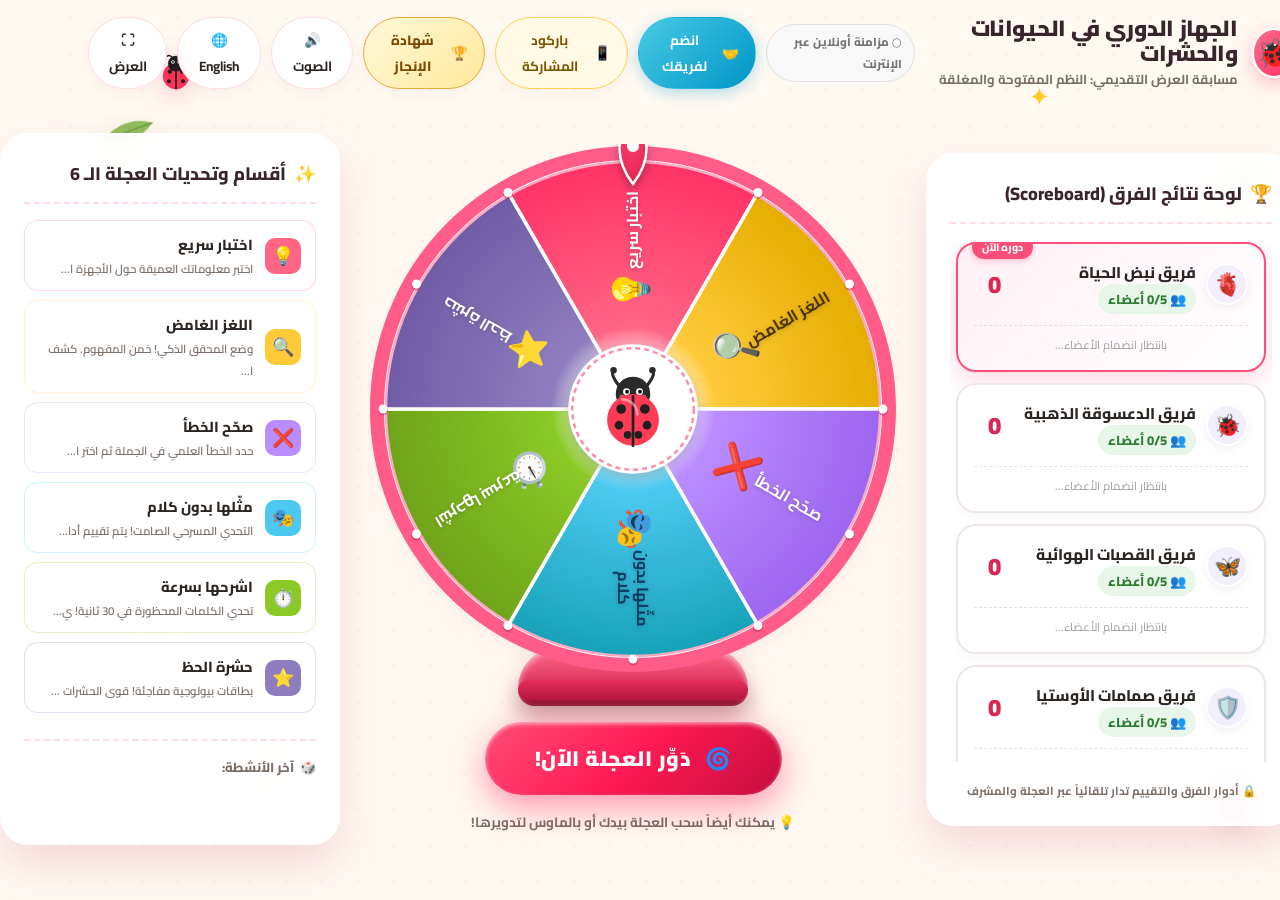
==== commit 70f2f632: "feat: complete tab session isolation, bilingual academic certificate with centered 3D seal, leave te" ====
--- a/index.html
+++ b/index.html
@@ -93,8 +93,9 @@
       </div>
 
       <!-- Player Status Badge if joined -->
-      <div id="playerTeamBadge" style="display:none; align-items:center; gap:6px; background:#FFF0F4; border:1.5px solid #FF8DAA; padding:8px 16px; border-radius:999px; font-size:13px; font-weight:800; color:var(--primary-pink-dark);">
-        <span>👤</span> <span id="playerTeamBadgeText">فريقك: -</span>
+      <div id="playerTeamBadge" style="display:none; align-items:center; gap:8px; background:#FFF0F4; border:1.5px solid #FF8DAA; padding:6px 14px; border-radius:999px; font-size:13px; font-weight:800; color:var(--primary-pink-dark);">
+        <span id="playerTeamBadgeText">👋 مرحباً بك!</span>
+        <button id="leaveTeamBtn" class="ctrl-btn" style="background:#FFFFFF; border:1.5px solid #FFCDD2; color:#C62828; padding:4px 10px; font-size:11.5px; font-weight:800; border-radius:8px; cursor:pointer;" title="مغادرة الفريق الحالي للتبديل أو الانتقال لفريق آخر">🚪 مغادرة الفريق</button>
       </div>
 
       <!-- User Join Team Action -->
@@ -105,6 +106,11 @@
 
       <button class="ctrl-btn" id="shareQrBtn" style="background:#FFF9E6; border-color:#FFD152; color:#7A5500;">
         <span>📱</span> <span data-i18n="shareQrBtn">باركود المشاركة</span>
+      </button>
+
+      <!-- Certificate of Achievement Button -->
+      <button class="ctrl-btn" id="openCertBtn" style="background: linear-gradient(135deg, #FFF9DB, #FFE899); border-color: #E5A93C; color: #7B4700; font-weight: 800;">
+        <span>🏆</span> <span data-i18n="certificateBtn">شهادة الإنجاز</span>
       </button>
 
       <button class="ctrl-btn" id="soundToggleBtn">
@@ -286,6 +292,66 @@
         </div>
       </div>
     </div>
+  </div>
+
+  <!-- Certificate Modal Backdrop -->
+  <div class="modal-backdrop" id="certModalBackdrop" role="dialog" aria-modal="true" style="display: none; align-items: center; justify-content: center; z-index: 10000; overflow-y: auto; padding: 20px;">
+    <div class="modal-card" style="max-width: 960px; width: 100%; max-height: 94vh; display: flex; flex-direction: column; overflow: hidden; background: #FFFFFF; border-radius: 20px; box-shadow: 0 25px 60px rgba(0,0,0,0.35); border: 2px solid #E0B44C;">
+      <div class="modal-header" style="background: linear-gradient(135deg, #1C3144, #0F1B29); color: #FFF; padding: 16px 24px; display: flex; justify-content: space-between; align-items: center;">
+        <div style="display: flex; align-items: center; gap: 12px;">
+          <span style="font-size: 28px;">🏆</span>
+          <div>
+            <h3 style="margin: 0; font-size: 18px; font-weight: 800; color: #FFD152;" data-i18n="certModalTitle">شهادة الإنجاز والتفوّق العلمي</h3>
+            <p style="margin: 0; font-size: 12px; color: #CFD8DC;" data-i18n="certModalSub">وثيقة تكريم رسمية بالنقاط والترتيب لمسابقة الجهاز الدوري</p>
+          </div>
+        </div>
+        <button class="modal-close" id="certCloseBtn" style="color: #FFF; background: rgba(255,255,255,0.15); border: none; font-size: 20px; border-radius: 50%; width: 36px; height: 36px; cursor: pointer;">✕</button>
+      </div>
+
+      <!-- Controls row: select team, member, edit name, download buttons -->
+      <div style="background: #F8F9FA; padding: 14px 20px; border-bottom: 1px solid #ECEFF1; display: flex; flex-wrap: wrap; gap: 12px; align-items: center; justify-content: space-between;">
+        <div style="display: flex; flex-wrap: wrap; gap: 10px; align-items: center; flex: 1;">
+          <div style="display: flex; flex-direction: column; gap: 4px;">
+            <label style="font-size: 11px; font-weight: 800; color: #546E7A;" data-i18n="certTeamLabel">الفريق:</label>
+            <select id="certTeamSelect" style="padding: 6px 12px; border-radius: 8px; border: 1.5px solid #CFD8DC; font-size: 12.5px; font-weight: 700; background: #FFF;"></select>
+          </div>
+
+          <div style="display: flex; flex-direction: column; gap: 4px;">
+            <label style="font-size: 11px; font-weight: 800; color: #546E7A;" data-i18n="certMemberLabel">العضو المسجل:</label>
+            <select id="certMemberSelect" style="padding: 6px 12px; border-radius: 8px; border: 1.5px solid #CFD8DC; font-size: 12.5px; font-weight: 700; background: #FFF;"></select>
+          </div>
+
+          <div style="display: flex; flex-direction: column; gap: 4px; flex: 1; min-width: 140px;">
+            <label style="font-size: 11px; font-weight: 800; color: #546E7A;" data-i18n="certNameLabel">الاسم على الشهادة:</label>
+            <input type="text" id="certCustomNameInput" placeholder="اكتب اسم الطالب / الباحث" style="padding: 6px 12px; border-radius: 8px; border: 1.5px solid #CFD8DC; font-size: 12.5px; font-weight: 700; background: #FFF;">
+          </div>
+
+          <div style="display: flex; flex-direction: column; gap: 4px;">
+            <label style="font-size: 11px; font-weight: 800; color: #546E7A;">لغة الشهادة (Language):</label>
+            <select id="certLangSelect" style="padding: 6px 12px; border-radius: 8px; border: 1.5px solid #CFD8DC; font-size: 12.5px; font-weight: 700; background: #FFF;">
+              <option value="ar">العربية (Arabic)</option>
+              <option value="en">English (الإنجليزية)</option>
+            </select>
+          </div>
+        </div>
+
+        <div style="display: flex; gap: 8px; align-items: center;">
+          <button id="btnDownloadCertPng" class="ctrl-btn" style="background: linear-gradient(135deg, #10B981, #059669); color: #FFF; border: none; font-weight: 800; padding: 8px 16px; border-radius: 10px; box-shadow: 0 4px 12px rgba(16, 185, 129, 0.3); cursor: pointer;">
+            <span>💾</span> <span data-i18n="downloadCertPng">تحميل كصورة (PNG HD)</span>
+          </button>
+          <button id="btnPrintCertPdf" class="ctrl-btn" style="background: linear-gradient(135deg, #3B82F6, #2563EB); color: #FFF; border: none; font-weight: 800; padding: 8px 16px; border-radius: 10px; box-shadow: 0 4px 12px rgba(37, 99, 235, 0.3); cursor: pointer;">
+            <span>🖨️</span> <span data-i18n="printCertPdf">طباعة / حفظ PDF</span>
+          </button>
+        </div>
+      </div>
+
+      <!-- Certificate Preview Container -->
+      <div style="padding: 16px; overflow-y: auto; display: flex; justify-content: center; align-items: center; background: #263238;">
+        <canvas id="certCanvas" width="1200" height="850" style="max-width: 100%; height: auto; border-radius: 8px; box-shadow: 0 12px 36px rgba(0,0,0,0.5);"></canvas>
+      </div>
+    </div>
+  </div>
+
   <!-- Fullscreen Game Frozen Overlay (Admin Pause Control) -->
   <div id="gameFrozenOverlay" class="game-frozen-overlay" role="alertdialog" aria-modal="true" style="display: none;">
     <div class="frozen-card">
@@ -306,6 +372,7 @@
   <script src="state.js"></script>
   <script src="questions.js"></script>
   <script src="audio.js"></script>
+  <script src="cert.js"></script>
   <script src="wheel.js"></script>
   <script src="app.js"></script>
 </body>
--- a/styles.css
+++ b/styles.css
@@ -1912,3 +1912,37 @@
   }
 }
 
+/* Certificate Modal Styling */
+#certModalBackdrop {
+  opacity: 0;
+  visibility: hidden;
+  transition: opacity 0.25s cubic-bezier(0.16, 1, 0.3, 1), visibility 0.25s;
+}
+
+#certModalBackdrop.active {
+  opacity: 1;
+  visibility: visible;
+  display: flex !important;
+}
+
+#certModalBackdrop .modal-card {
+  transform: scale(0.92) translateY(20px);
+  transition: transform 0.3s cubic-bezier(0.16, 1, 0.3, 1);
+}
+
+#certModalBackdrop.active .modal-card {
+  transform: scale(1) translateY(0);
+}
+
+#certCanvas {
+  max-width: 100%;
+  height: auto;
+  box-shadow: 0 16px 48px rgba(0, 0, 0, 0.6);
+  border-radius: 12px;
+}
+
+.btn-cert-mini:hover {
+  transform: scale(1.08);
+  box-shadow: 0 2px 8px rgba(251, 192, 45, 0.4);
+}
+
